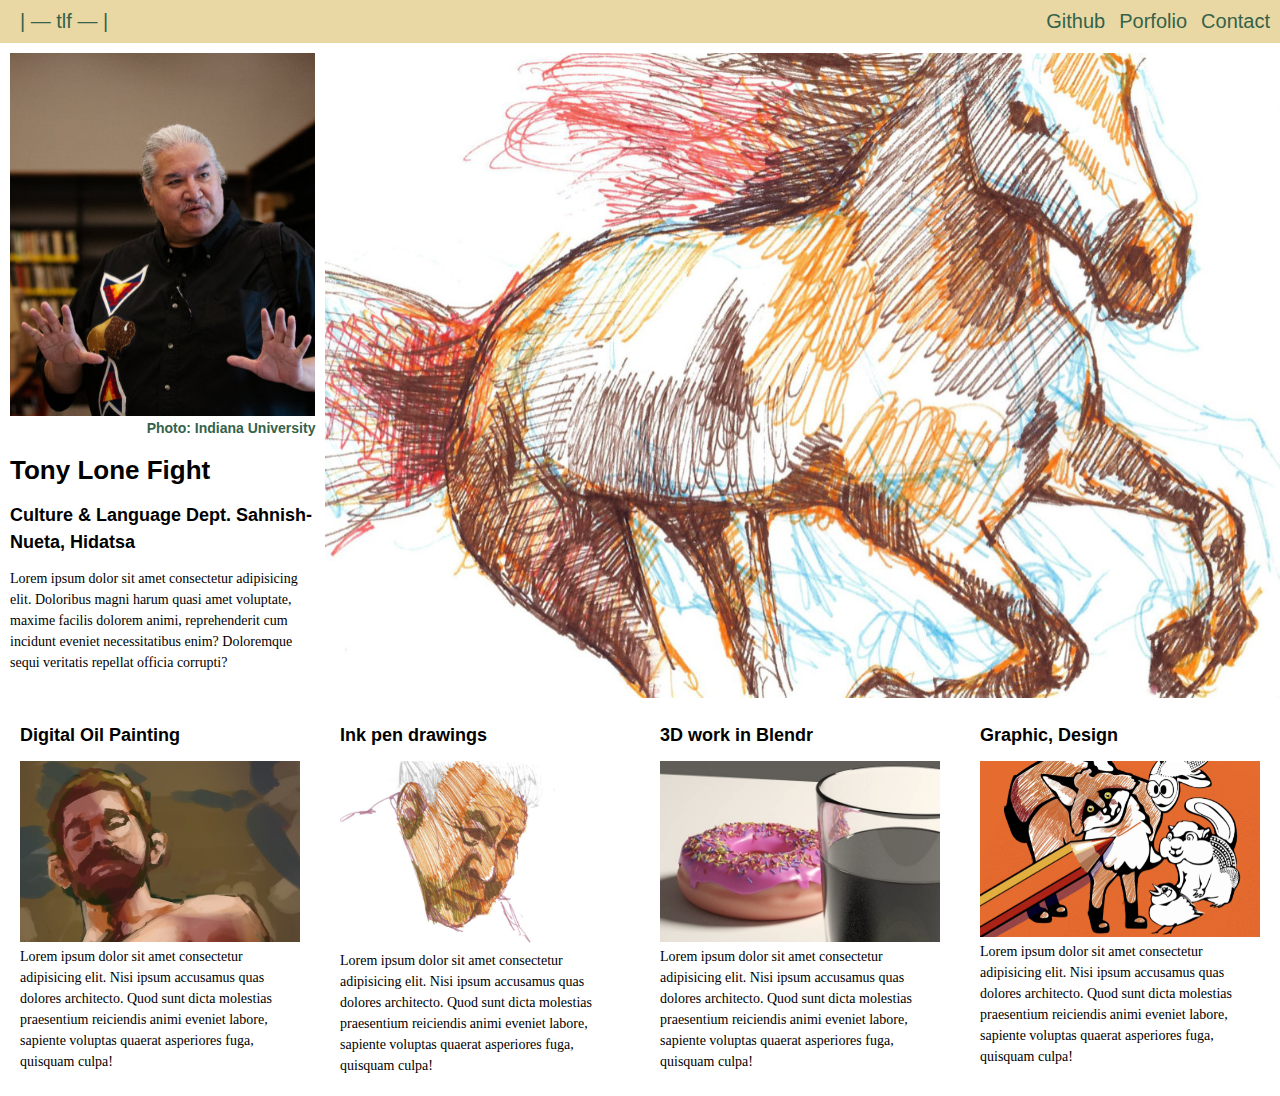
==== index.html @ 7f32daf8 "refining responsive design" ====
<!DOCTYPE html>
<html lang="en">
    <head>
        <meta charset="UTF-8">
        <meta http-equiv="X-UA-Compatible" content="IE=edge">
        <meta name="viewport" content="width=device-width, initial-scale=1.0">
        <title>Porfolio: Tony Lone Fight</title>
        <link rel="stylesheet" href="assets/css/style.css">
    </head>
    
<body>
    <nav>
        <!-- This is top almond-colored bar of navigation  -->
        <span class="logo">| &#8212; tlf &#8212; |</span>
        <span class="links"><a href="*">Github</a> <a href="*">Porfolio</a> <a href="*">Contact</a></span>
    </nav>

        <!-- Container that holds the whole main content    -->
    <section class="overall"> 
        
        <!-- Container that holds the left mug and brief bio -->
        <section class="left-column-mug">
        <img class="mug" src="assets/images/tonylonefightsm.jpg" alt="Photo of Tony Lone Fight">
        <span class="caption">Photo: Indiana University</span>
        <h2>Tony Lone Fight</h2>
        <h3>Culture & Language Dept. Sahnish-Nueta, Hidatsa</h3>
        <p>
        Lorem ipsum dolor sit amet consectetur adipisicing elit. Doloribus magni harum quasi amet voluptate, maxime facilis dolorem animi, reprehenderit cum incidunt eveniet necessitatibus enim? Doloremque sequi veritatis repellat officia corrupti?
        </p>
        </section>

        <!-- Container that holds the big image slideshow -->
        <section class="right-column-main">
            <img class="horse" width="100%" src="assets/images/horse1b.jpg">
        </section>

    </section>

    <!-- Container of the row of smaller containers -->
    <div class="undersection">
        <!-- lowe Container that holds the left mug and brief bio -->
        <section class="lowerleft-column-mug">
            <h3>Tony Lone Fight</h3>
            <img class="mug" src="assets/images/tonylonefightsmer.jpg" alt="Photo of Tony Lone Fight">
            
            <p>
            Lorem ipsum dolor sit amet consectetur adipisicing elit. Doloribus magni harum quasi amet voluptate, maxime facilis dolorem animi, reprehenderit cum incidunt eveniet necessitatibus enim? Doloremque sequi veritatis repellat officia corrupti?
            </p>
            </section>
    

        <div class="firstSmallUnderDiv">
            <h3>Digital Oil Painting</h3>
            <img width="100%" src="assets/images/soldier1.jpg">
            <p>Lorem ipsum dolor sit amet consectetur adipisicing elit. Nisi ipsum accusamus quas dolores architecto. Quod sunt dicta molestias praesentium reiciendis animi eveniet labore, sapiente voluptas quaerat asperiores fuga, quisquam culpa!
            </p>
        </div>
        <div class="firstSmallUnderDiv">
            <h3>Ink pen drawings</h3>
            <img width="100%" src="assets/images/oldman.jpg">
            <p>Lorem ipsum dolor sit amet consectetur adipisicing elit. Nisi ipsum accusamus quas dolores architecto. Quod sunt dicta molestias praesentium reiciendis animi eveniet labore, sapiente voluptas quaerat asperiores fuga, quisquam culpa!
            </p>
        </div>
        
        <div class="firstSmallUnderDiv">
            <h3>3D work in Blendr</h3>
            <img width="100%" src="assets/images/3dimagedetail.jpg">
            <p>Lorem ipsum dolor sit amet consectetur adipisicing elit. Nisi ipsum accusamus quas dolores architecto. Quod sunt dicta molestias praesentium reiciendis animi eveniet labore, sapiente voluptas quaerat asperiores fuga, quisquam culpa!
            </p>
        </div>
        <div class="firstSmallUnderDivlast">
            <h3>Graphic, Design</h3>
            <img width="100%" src="assets/images/coloringbooksmall2.gif">
            <p>Lorem ipsum dolor sit amet consectetur adipisicing elit. Nisi ipsum accusamus quas dolores architecto. Quod sunt dicta molestias praesentium reiciendis animi eveniet labore, sapiente voluptas quaerat asperiores fuga, quisquam culpa!
            </p>
        </div>     


    </div>



<script src="assets/script/script.js"></script>
</body>
</html>
---- assets/css/style.css ----
:root {
  --light_warm: rgb(233, 216, 164);
  --dark_warm: rgb(63, 29, 27);
  --ltsage: rgb(210, 235, 236);
  --sage: rgb(174, 210, 207);
  --mid_sage: rgb(142, 182, 171);
  --dark_sage: rgb(52, 98, 74);
}

* {
  padding: 0;
  margin: 0;
}


p {
font-size: 14px;
line-height: 150%;
}

h2 {
  font-size: 26px;
  line-height: 150%;
  font-family: Arial, "Helvetica Neue", Helvetica, sans-serif;
  font-weight: 900;
  margin: 6px 0 12px 0;
}

.caption {
  font-size: 14px;
  line-height: 150%;
  font-family: Arial, "Helvetica Neue", Helvetica, sans-serif;
  font-weight: 600;
  margin: 2px 0 6px 0;
  color: var(--dark_sage);
  align-self: flex-end;
}

h3 {
  font-size: 18px;
  line-height: 150%;
  font-family: Arial, "Helvetica Neue", Helvetica, sans-serif;
  font-weight: 600;
  margin-bottom: 12px;
}
/*
header {
  padding: 10px;
  text-align: center;
  background: var(--light_warm);
  color: #fff;
} */

nav {
  display: flex;
  background-color: var(--light_warm);
  justify-content: space-between;
  align-items: center;
  margin-bottom: 10px;
  overflow: visible;
  padding: 10px;
  max-width: 1600px;
}


#logocorn {
  height: 100px;
}


.overall {
  display: flex;
  max-width: 1600px;
  justify-content: center;

}

a {
  color: var(--dark_sage);
  text-decoration: none;
  font-family: 'Franklin Gothic Medium', 'Arial Narrow', Arial, sans-serif;
  padding-left: 10px;
  font-size: 20px;
} 

.logo {
  font-family: 'Franklin Gothic Medium', 'Arial Narrow', Arial, sans-serif;
  color: var(--dark_sage);
  padding-left: 10px;
  font-size: 20px;
}

.left-column-mug {
    display: flex;
    flex: 30%;
    flex-direction: column;
    padding-left: 10px;
    margin-right: 10px;
  
}
.maincontent {
  display: flex;
  flex: 70%;
  
}
.mug {
    width: 100%;
} 

.horse {
  /* width:600px; */
}

.undersection {
  display: flex;
  max-width: 1600px;
}
.openingart {
  padding:20px 0 20px 0;
}

.firstSmallUnderDiv {
  padding:20px;
}

.firstSmallUnderDivlast {
  padding:20px;
}
.lowerleft-column-mug {
  padding: 20px;
  background-color: var(--ltsage);
  display: none;   
}

@media only screen and (max-width: 1000px) {
  body {
    background-color: var(--ltsage);
  }
h2 {
  font-size: 18px;
}
h3 {
  font-size: 14px;
}
.lowerleft-column-mug {
  padding: 20px;
  background-color: var(--ltsage);
  display: none;   
}

@media only screen and (max-width: 890px) {
  body {
    background-color: var(--sage);
  }
h2 {
  font-size: 18px;
}
h3 {
  font-size: 14px;
}
.left-column-mug {
  display: flex;
  flex: 40%;
  flex-direction: column;
  padding-left: 10px;
  margin-right: 10px; 
  display: none;  
}

.lowerleft-column-mug {
  padding: 20px;
  background-color: var(--ltsage); 
  display: block;  
}

.firstSmallUnderDivlast {
  padding:20px;
  display: none;
}


.maincontent {
display: flex;
flex: 45%;

}

@media only screen and (max-width: 600px) {
  body {
    background-color: var(--mid_sage);
  }
  h2 {
    font-size: 30px;
  }
  h3 {
    font-size: 22px;
  }
.overall {
  flex-wrap: wrap;
}
.undersection {
  display: inline;
}
.firstSmallUnderDivlast {
  padding:20px;
  display: block;
}
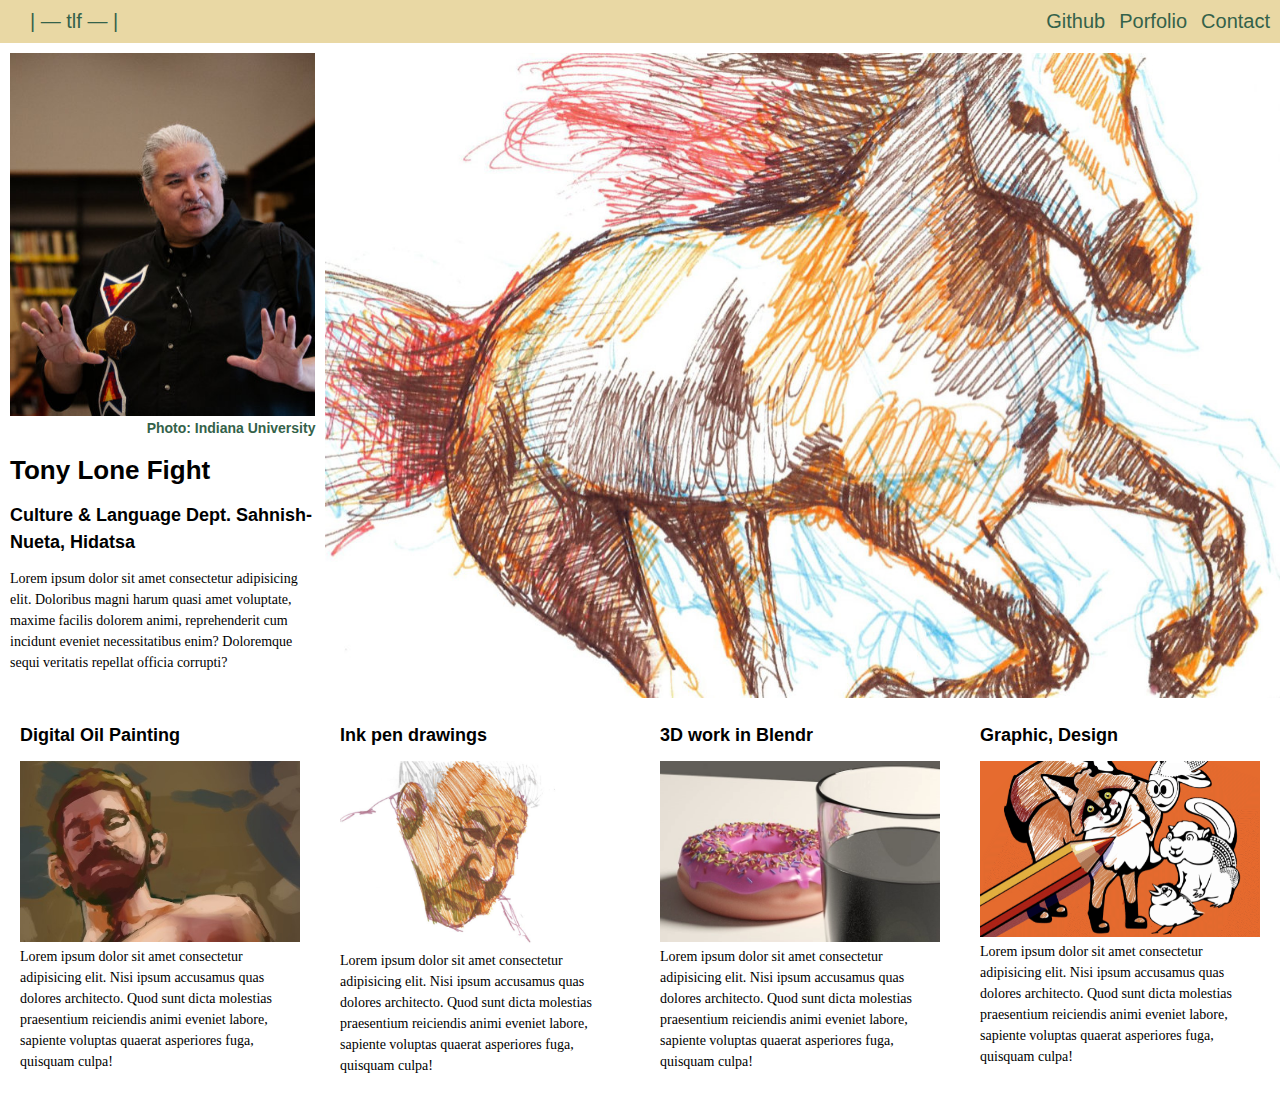
==== commit 21420f23: "adding links" ====
--- a/index.html
+++ b/index.html
@@ -11,8 +11,9 @@
 <body>
     <nav>
         <!-- This is top almond-colored bar of navigation  -->
-        <span class="logo">| &#8212; tlf &#8212; |</span>
-        <span class="links"><a href="*">Github</a> <a href="*">Porfolio</a> <a href="*">Contact</a></span>
+        <a href="https://tonycld.github.io/portfolio/">
+        <span class="logo">| &#8212; tlf &#8212; |</span></a>
+        <span class="links"><a href="https://github.com/TonyCLD">Github</a> <a href="https://tonycld.github.io/portfolio/">Porfolio</a> <a href="mailto:tonylonefight@gmail.com">Contact</a></span>
     </nav>
 
         <!-- Container that holds the whole main content    -->
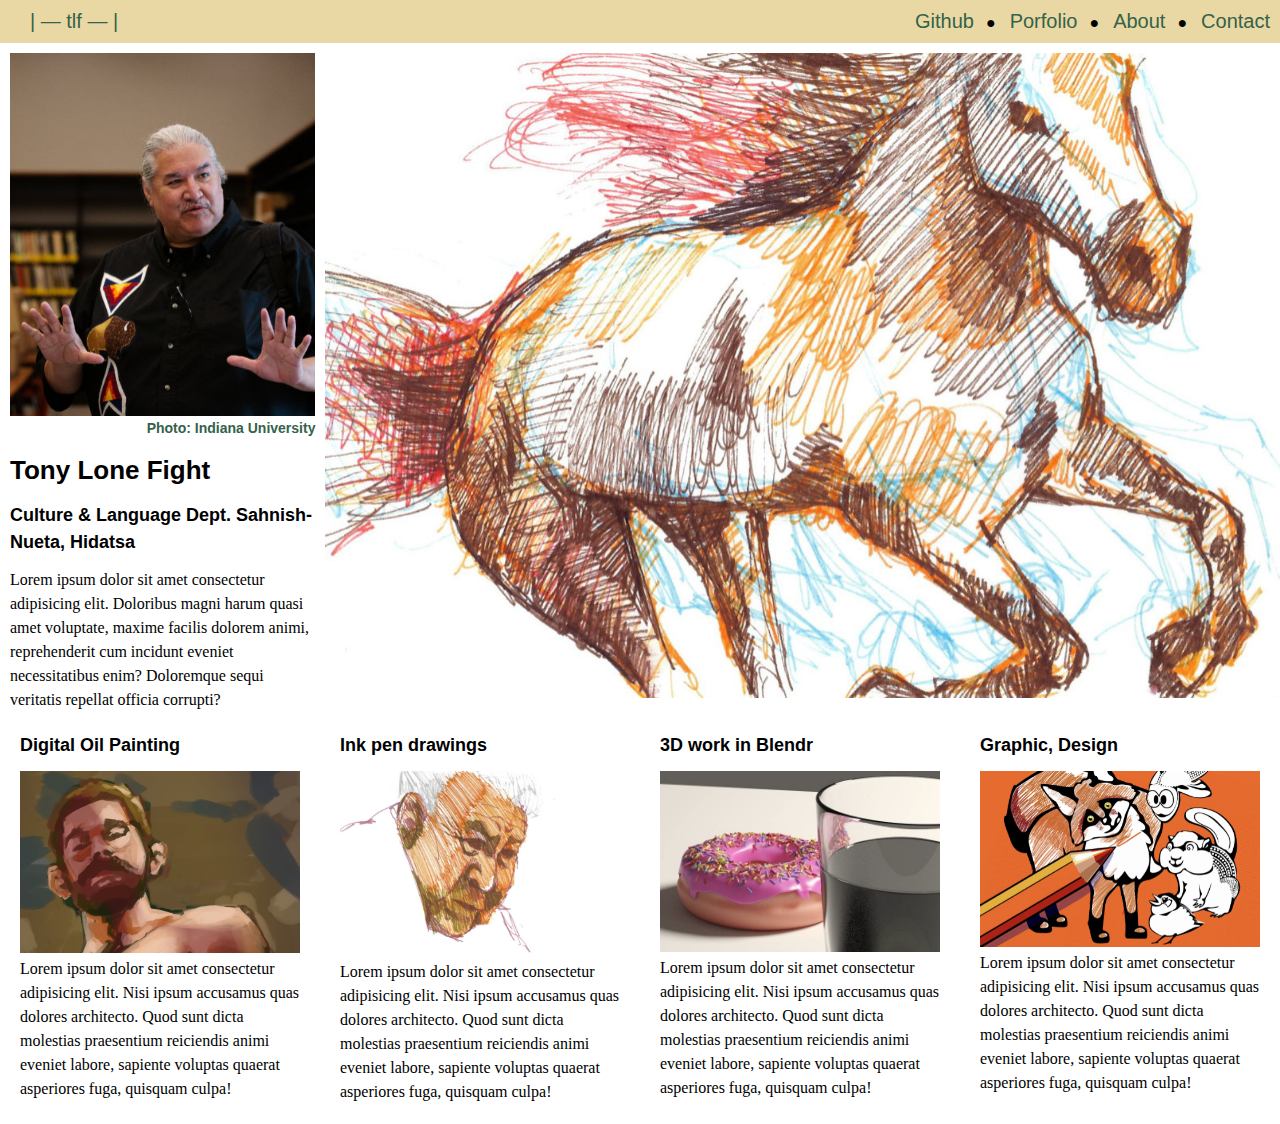
==== commit 556a78cf: "adding about page, nav dots" ====
--- a/index.html
+++ b/index.html
@@ -13,7 +13,7 @@
         <!-- This is top almond-colored bar of navigation  -->
         <a href="https://tonycld.github.io/portfolio/">
         <span class="logo">| &#8212; tlf &#8212; |</span></a>
-        <span class="links"><a href="https://github.com/TonyCLD">Github</a> <a href="https://tonycld.github.io/portfolio/">Porfolio</a> <a href="mailto:tonylonefight@gmail.com">Contact</a></span>
+        <span class="links"><a href="https://github.com/TonyCLD">Github</a> &nbsp; &#9679; <a href="https://tonycld.github.io/portfolio/">Porfolio</a> &nbsp; &#9679; <a href="about.html">About</a> &nbsp; &#9679; <a href="mailto:tonylonefight@gmail.com">Contact</a></span>
     </nav>
 
         <!-- Container that holds the whole main content    -->
--- a/assets/css/style.css
+++ b/assets/css/style.css
@@ -14,9 +14,22 @@
 
 
 p {
-font-size: 14px;
+font-size: 16px;
 line-height: 150%;
-}
+
+}
+
+p2 {
+  display: block;
+  margin-top: 20px;
+  margin-bottom: 0;
+  margin-left: 0;
+  margin-right: 100px;
+  font-size: 18px;
+  line-height: 175%;
+
+  }
+  
 
 h2 {
   font-size: 26px;
@@ -98,11 +111,31 @@
     margin-right: 10px;
   
 }
+
 .maincontent {
   display: flex;
   flex: 70%;
   
 }
+
+.left-column-mug-page {
+  display: flex;
+  flex: 30%;
+  flex-direction: column;
+  padding-left: 10px;
+  margin-top: 20px;
+  margin-right: 20px;
+  margin-left: 100px;
+}
+
+.right-column-main-page {
+  display: flex;
+  flex: 70%;
+  margin-right: 100px;
+  flex-direction: column;
+
+}
+
 .mug {
     width: 100%;
 } 
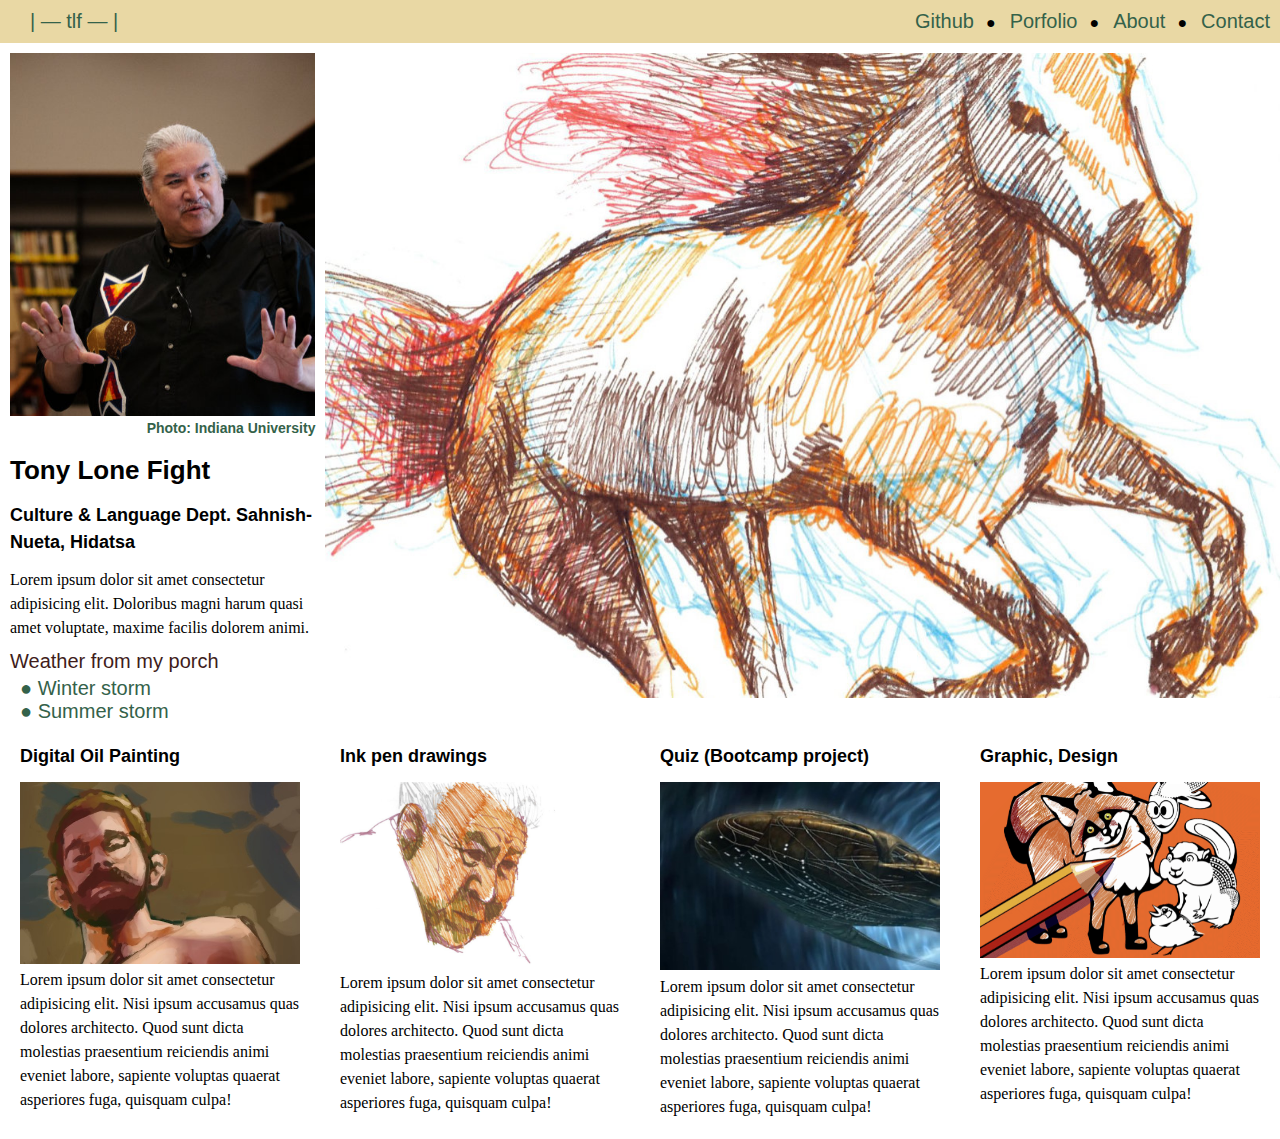
==== commit 4b424488: "adding links to quiz" ====
--- a/index.html
+++ b/index.html
@@ -26,9 +26,12 @@
         <h2>Tony Lone Fight</h2>
         <h3>Culture & Language Dept. Sahnish-Nueta, Hidatsa</h3>
         <p>
-        Lorem ipsum dolor sit amet consectetur adipisicing elit. Doloribus magni harum quasi amet voluptate, maxime facilis dolorem animi, reprehenderit cum incidunt eveniet necessitatibus enim? Doloremque sequi veritatis repellat officia corrupti?
-        </p>
-        </section>
+            Lorem ipsum dolor sit amet consectetur adipisicing elit. Doloribus magni harum quasi amet voluptate, maxime facilis dolorem animi.
+            </p>
+            <span class="smallsubhead">Weather from my porch</span>
+            <a href="https://youtu.be/hf5fBexsNMM">&#9679; Winter storm</a>
+            <a href="https://youtu.be/MoctOJrIqZw">&#9679; Summer storm</a>
+            </section>
 
         <!-- Container that holds the big image slideshow -->
         <section class="right-column-main">
@@ -43,11 +46,13 @@
         <section class="lowerleft-column-mug">
             <h3>Tony Lone Fight</h3>
             <img class="mug" src="assets/images/tonylonefightsmer.jpg" alt="Photo of Tony Lone Fight">
-            
             <p>
-            Lorem ipsum dolor sit amet consectetur adipisicing elit. Doloribus magni harum quasi amet voluptate, maxime facilis dolorem animi, reprehenderit cum incidunt eveniet necessitatibus enim? Doloremque sequi veritatis repellat officia corrupti?
+                Lorem ipsum dolor sit amet consectetur adipisicing elit. Nisi ipsum accusamus quas dolores architecto. Quod sunt dicta molestias praesentium reiciendis animi eveniet labore, sapiente voluptas quaerat asperiores fuga, quisquam culpa!
             </p>
-            </section>
+            <span class="smallsubhead">Weather videos:</span><br>
+            <a href="https://youtu.be/hf5fBexsNMM">&#9679; Winter</a><br>
+            <a href="https://youtu.be/MoctOJrIqZw">&#9679; Summer</a>
+        </section>
     
 
         <div class="firstSmallUnderDiv">
@@ -64,8 +69,8 @@
         </div>
         
         <div class="firstSmallUnderDiv">
-            <h3>3D work in Blendr</h3>
-            <img width="100%" src="assets/images/3dimagedetail.jpg">
+            <h3>Quiz (Bootcamp project)</h3>
+            <a href="https://tonycld.github.io/codequiz/" id="quiz"><img width="100%" src="assets/images/quizintro.jpg"></a>
             <p>Lorem ipsum dolor sit amet consectetur adipisicing elit. Nisi ipsum accusamus quas dolores architecto. Quod sunt dicta molestias praesentium reiciendis animi eveniet labore, sapiente voluptas quaerat asperiores fuga, quisquam culpa!
             </p>
         </div>
--- a/assets/css/style.css
+++ b/assets/css/style.css
@@ -96,6 +96,19 @@
   font-size: 20px;
 } 
 
+#quiz {
+  margin-left: -10px;
+}
+
+.smallsubhead {
+  color: var(--dark_warm);
+  text-decoration: none;
+  font-family: 'Franklin Gothic Medium', 'Arial Narrow', Arial, sans-serif;
+  margin-top:10px;
+  margin-bottom:4px;
+  font-size: 20px;
+}
+
 .logo {
   font-family: 'Franklin Gothic Medium', 'Arial Narrow', Arial, sans-serif;
   color: var(--dark_sage);
@@ -140,9 +153,8 @@
     width: 100%;
 } 
 
-.horse {
-  /* width:600px; */
-}
+/* .horse {
+  /* width:600px;} */
 
 .undersection {
   display: flex;
@@ -237,4 +249,4 @@
 .firstSmallUnderDivlast {
   padding:20px;
   display: block;
-}
+}}}}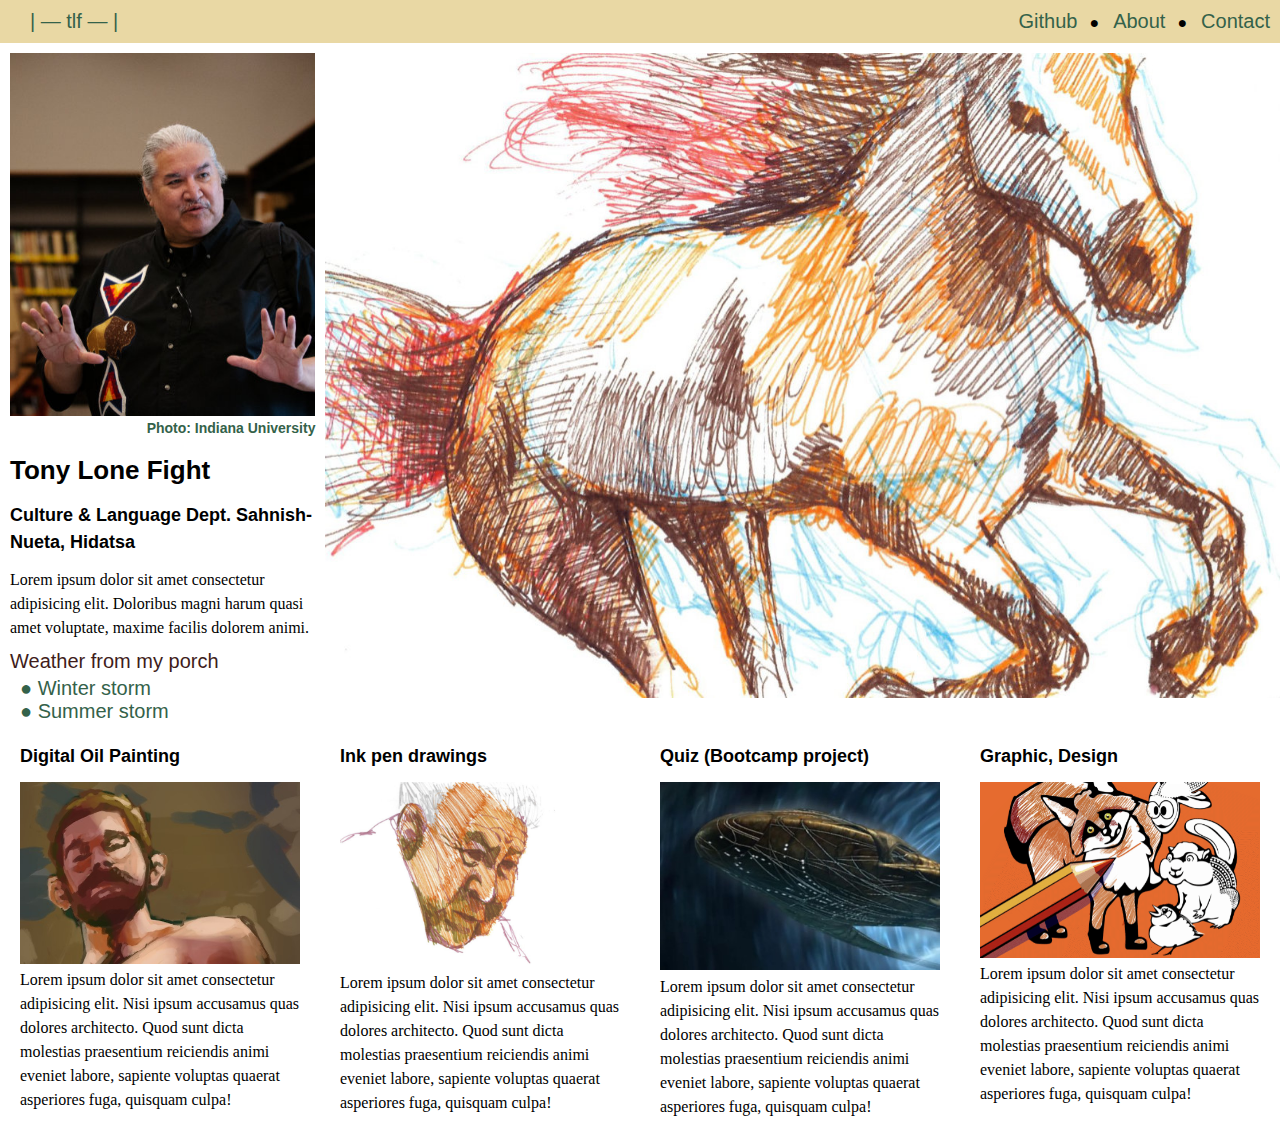
==== commit 8d661934: "changing nav, fix responsive issues" ====
--- a/index.html
+++ b/index.html
@@ -13,7 +13,7 @@
         <!-- This is top almond-colored bar of navigation  -->
         <a href="https://tonycld.github.io/portfolio/">
         <span class="logo">| &#8212; tlf &#8212; |</span></a>
-        <span class="links"><a href="https://github.com/TonyCLD">Github</a> &nbsp; &#9679; <a href="https://tonycld.github.io/portfolio/">Porfolio</a> &nbsp; &#9679; <a href="about.html">About</a> &nbsp; &#9679; <a href="mailto:tonylonefight@gmail.com">Contact</a></span>
+        <span class="links"><a href="https://github.com/TonyCLD">Github</a> &nbsp; &#9679; <a href="about.html">About</a> &nbsp; &#9679; <a href="mailto:tonylonefight@gmail.com">Contact</a></span>
     </nav>
 
         <!-- Container that holds the whole main content    -->
--- a/assets/css/style.css
+++ b/assets/css/style.css
@@ -240,6 +240,28 @@
   h3 {
     font-size: 22px;
   }
+
+
+  .left-column-mug-page {
+    display: flex;
+    flex: 1;
+    flex-direction: column;
+    padding-left: 10px;
+    margin-top: 20px;
+    margin-right: 10px;
+    margin-left: 0px;
+  }
+  
+  .right-column-main-page {
+    display: flex;
+    flex: 100%;
+    padding-left: 10px;
+    margin-right: 0px;
+    flex-direction: column;
+  
+  }
+  
+
 .overall {
   flex-wrap: wrap;
 }
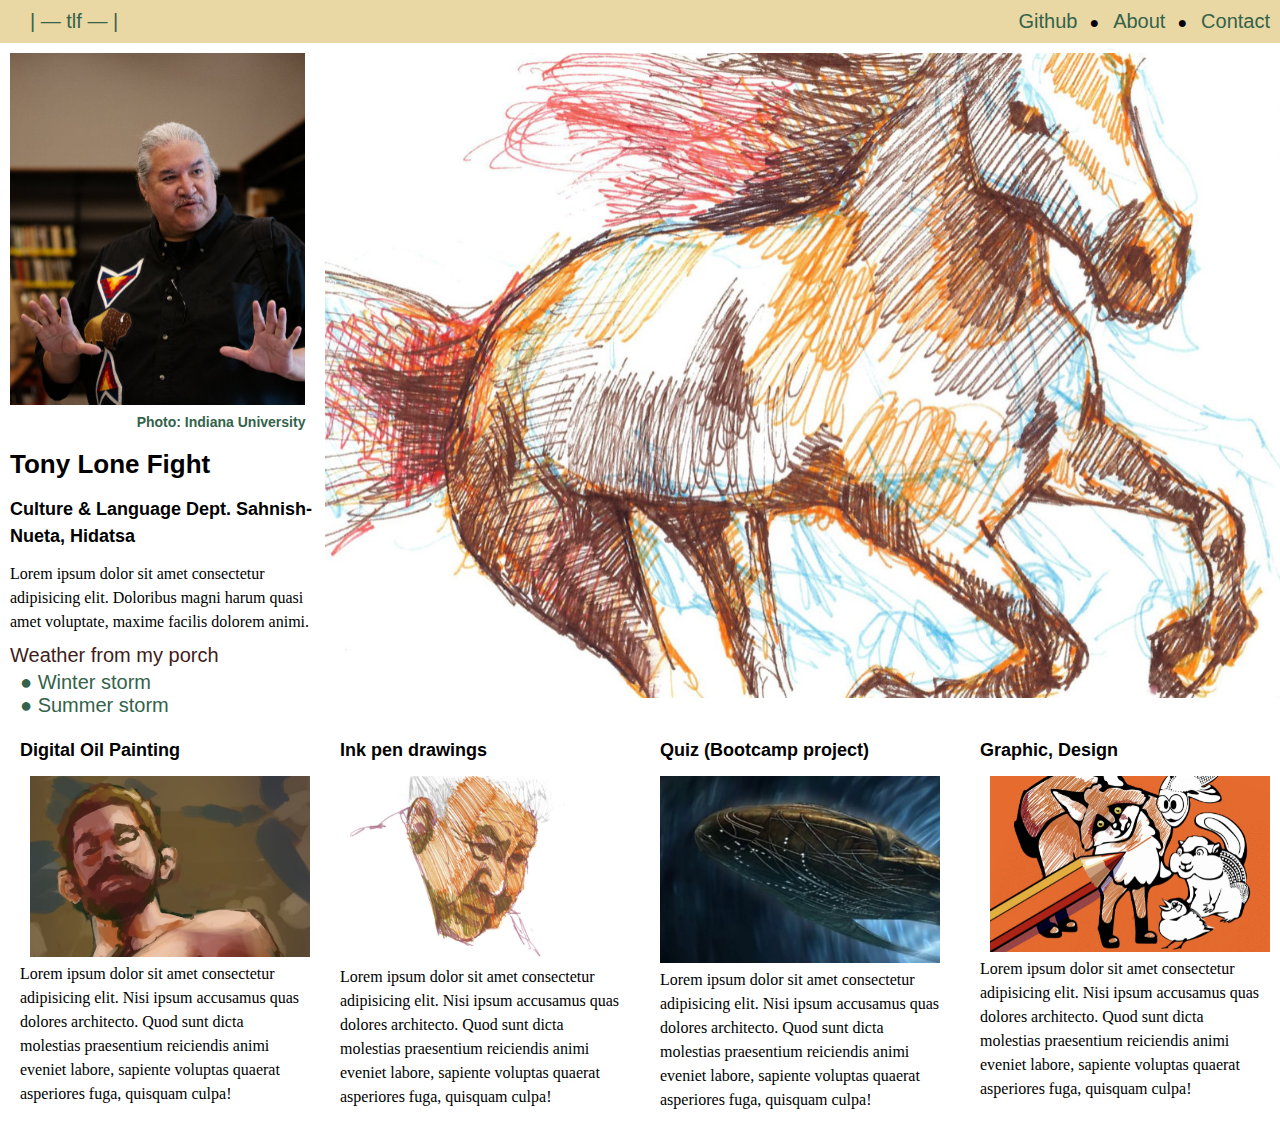
==== commit 0029c308: "adding pages and links" ====
--- a/index.html
+++ b/index.html
@@ -21,7 +21,7 @@
         
         <!-- Container that holds the left mug and brief bio -->
         <section class="left-column-mug">
-        <img class="mug" src="assets/images/tonylonefightsm.jpg" alt="Photo of Tony Lone Fight">
+        <a href="about.html"><img class="mug" id="leftmug" src="assets/images/tonylonefightsm.jpg" alt="Photo of Tony Lone Fight"></a>
         <span class="caption">Photo: Indiana University</span>
         <h2>Tony Lone Fight</h2>
         <h3>Culture & Language Dept. Sahnish-Nueta, Hidatsa</h3>
@@ -57,13 +57,13 @@
 
         <div class="firstSmallUnderDiv">
             <h3>Digital Oil Painting</h3>
-            <img width="100%" src="assets/images/soldier1.jpg">
+            <a href="oilpaint.html"><img width="100%" src="assets/images/soldier1.jpg"></a>
             <p>Lorem ipsum dolor sit amet consectetur adipisicing elit. Nisi ipsum accusamus quas dolores architecto. Quod sunt dicta molestias praesentium reiciendis animi eveniet labore, sapiente voluptas quaerat asperiores fuga, quisquam culpa!
             </p>
         </div>
         <div class="firstSmallUnderDiv">
             <h3>Ink pen drawings</h3>
-            <img width="100%" src="assets/images/oldman.jpg">
+            <a href="inkdrawing.html"><img width="100%" src="assets/images/oldman.jpg"></a>
             <p>Lorem ipsum dolor sit amet consectetur adipisicing elit. Nisi ipsum accusamus quas dolores architecto. Quod sunt dicta molestias praesentium reiciendis animi eveniet labore, sapiente voluptas quaerat asperiores fuga, quisquam culpa!
             </p>
         </div>
@@ -76,7 +76,7 @@
         </div>
         <div class="firstSmallUnderDivlast">
             <h3>Graphic, Design</h3>
-            <img width="100%" src="assets/images/coloringbooksmall2.gif">
+            <a href="graphic.html"><img width="100%" src="assets/images/coloringbooksmall2.gif"></a>
             <p>Lorem ipsum dolor sit amet consectetur adipisicing elit. Nisi ipsum accusamus quas dolores architecto. Quod sunt dicta molestias praesentium reiciendis animi eveniet labore, sapiente voluptas quaerat asperiores fuga, quisquam culpa!
             </p>
         </div>     
--- a/assets/css/style.css
+++ b/assets/css/style.css
@@ -44,7 +44,7 @@
   line-height: 150%;
   font-family: Arial, "Helvetica Neue", Helvetica, sans-serif;
   font-weight: 600;
-  margin: 2px 0 6px 0;
+  margin: 2px 10px 6px 0;
   color: var(--dark_sage);
   align-self: flex-end;
 }
@@ -99,6 +99,15 @@
 #quiz {
   margin-left: -10px;
 }
+#leftmug {
+  margin-left: -10px;
+}
+
+.mainimagepage {
+  width: 100%;
+  padding: 20px;
+  max-width: 740px;
+}
 
 .smallsubhead {
   color: var(--dark_warm);
@@ -122,7 +131,6 @@
     flex-direction: column;
     padding-left: 10px;
     margin-right: 10px;
-  
 }
 
 .maincontent {
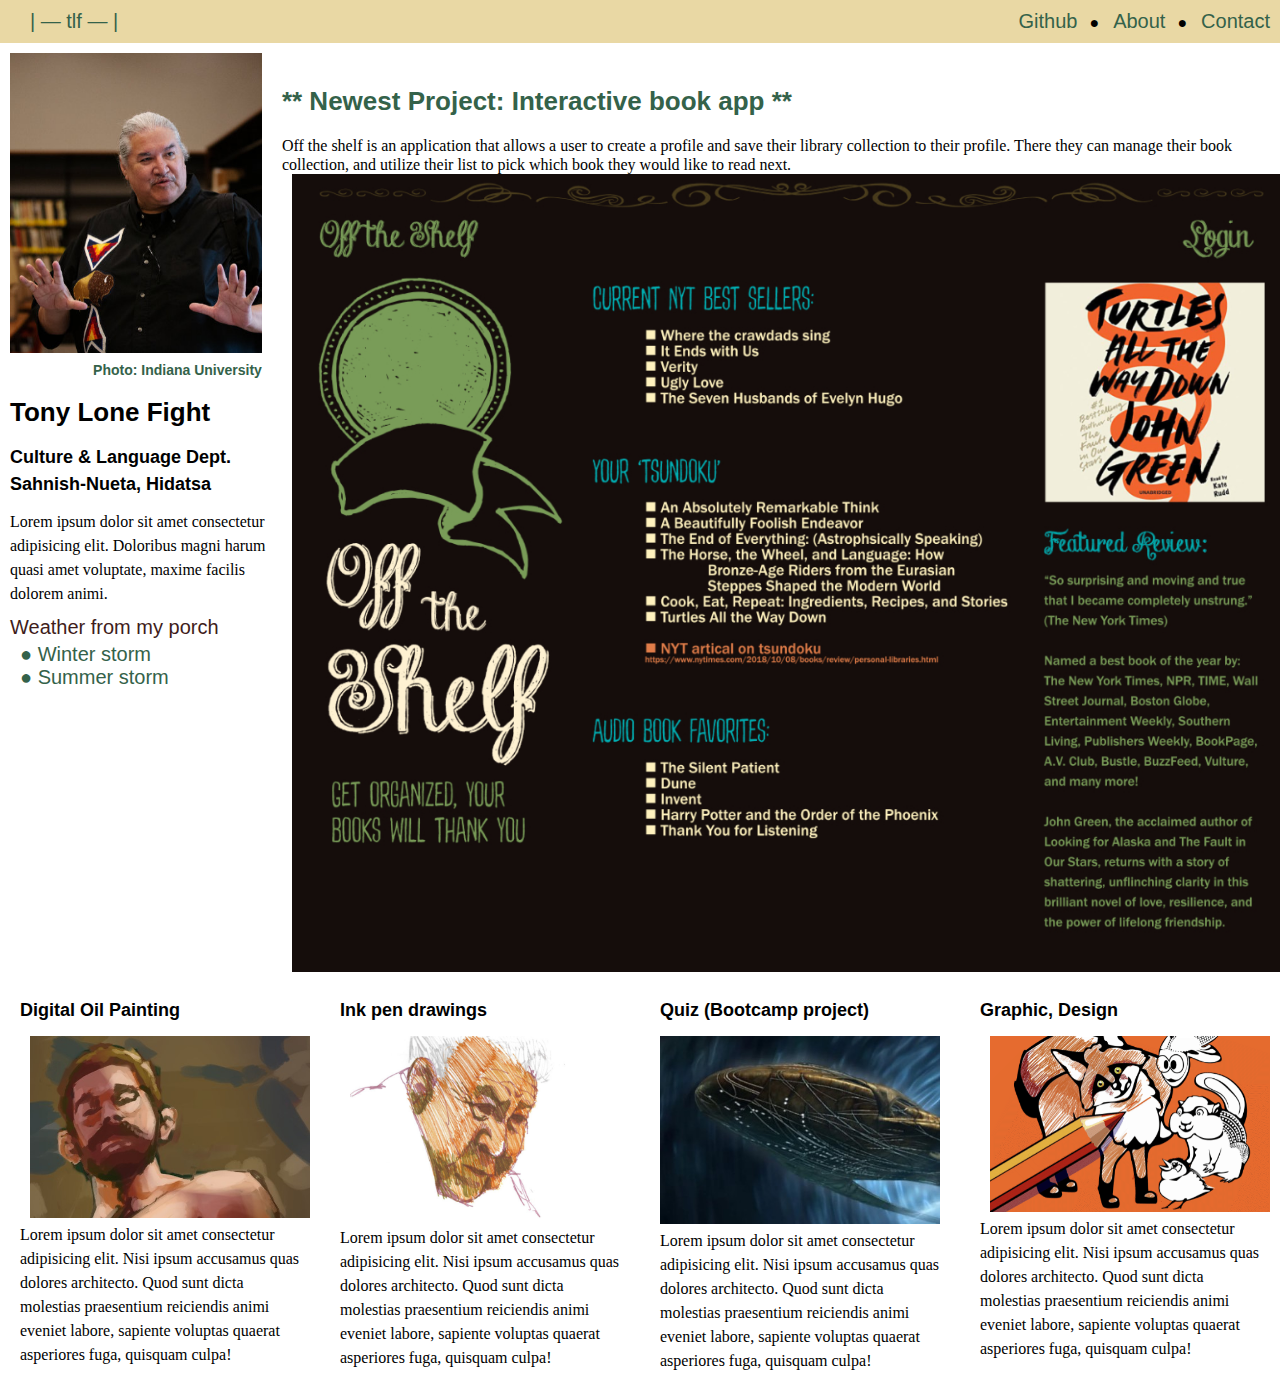
==== commit a30e4110: "adding project 2 to portfolio page" ====
--- a/index.html
+++ b/index.html
@@ -35,7 +35,8 @@
 
         <!-- Container that holds the big image slideshow -->
         <section class="right-column-main">
-            <img class="horse" width="100%" src="assets/images/horse1b.jpg">
+            <a href="https://off-the-shelf-project-2.herokuapp.com/"><h2>** Newest Project: Interactive book app **</h2></a>Off the shelf is an application that allows a user to create a profile and save their library collection to their profile. There they can manage their book collection, and utilize their list to pick which book they would like to read next.<br>
+            <a href="https://off-the-shelf-project-2.herokuapp.com/"><img class="horse" width="100%" src="assets/images/headers.jpg"></a><br>
         </section>
 
     </section>
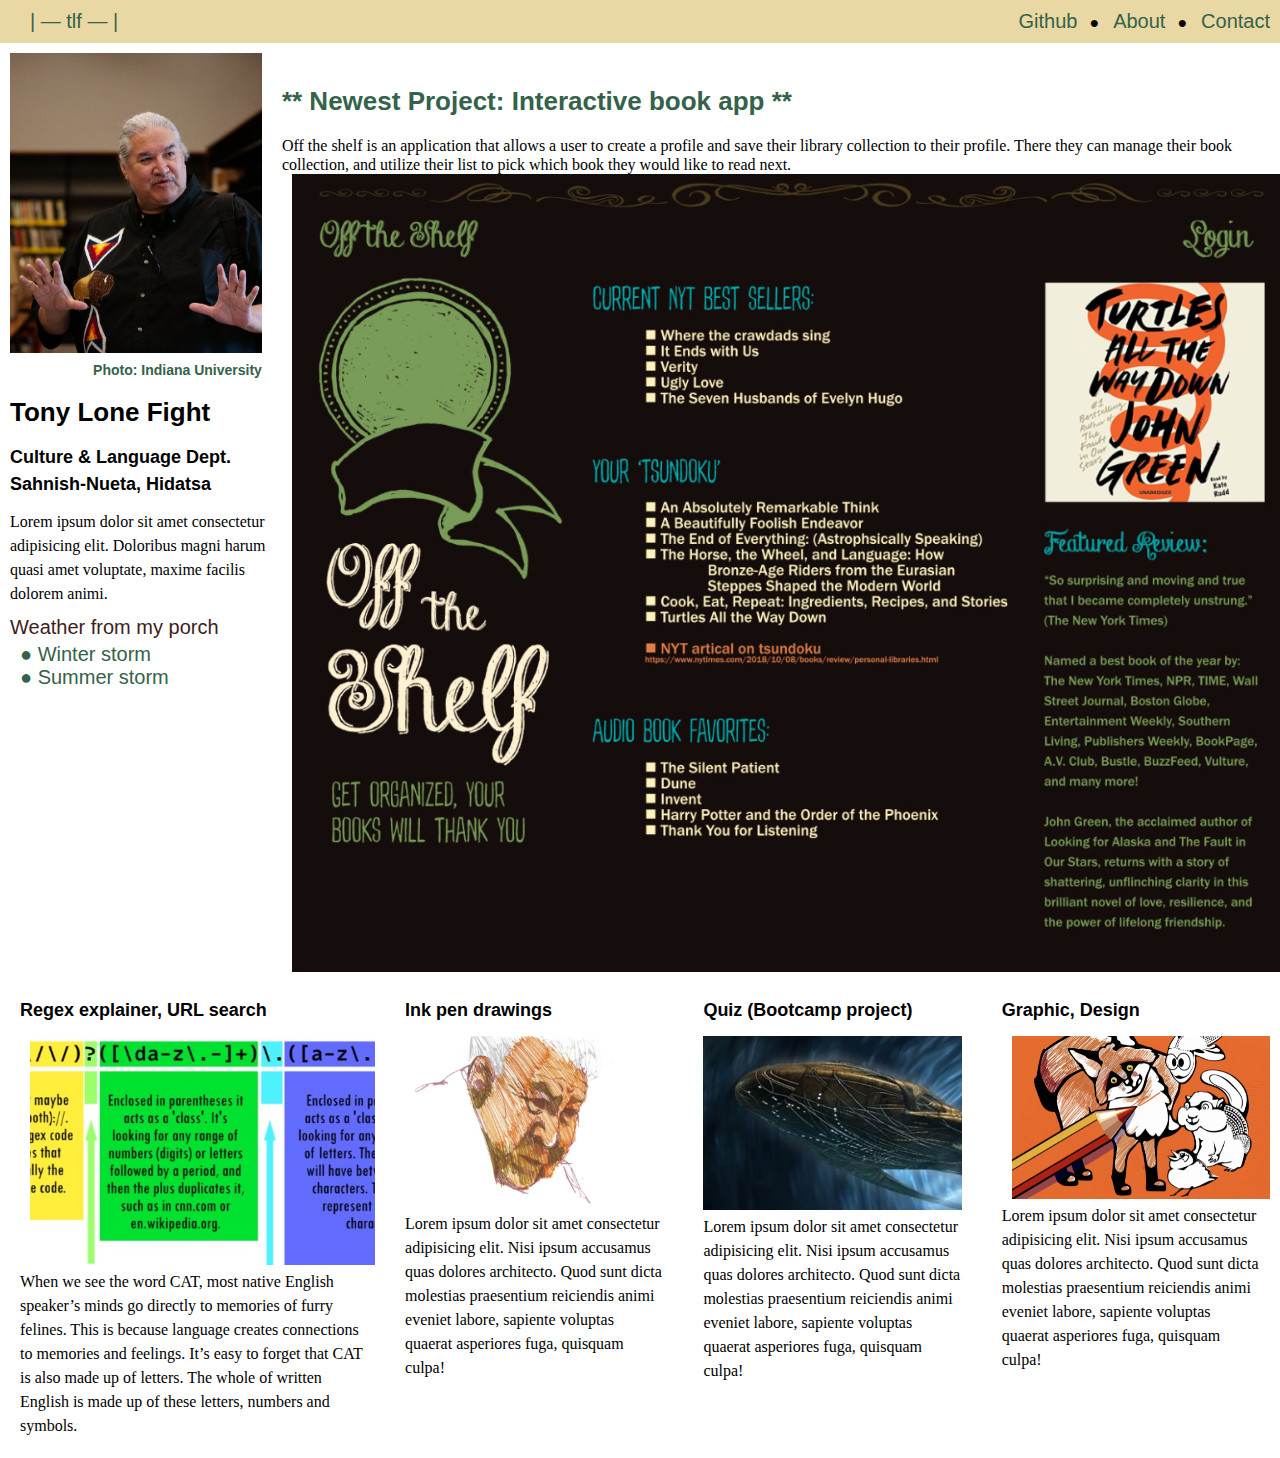
==== commit 8518d69b: "adding explination project" ====
--- a/index.html
+++ b/index.html
@@ -57,9 +57,9 @@
     
 
         <div class="firstSmallUnderDiv">
-            <h3>Digital Oil Painting</h3>
-            <a href="oilpaint.html"><img width="100%" src="assets/images/soldier1.jpg"></a>
-            <p>Lorem ipsum dolor sit amet consectetur adipisicing elit. Nisi ipsum accusamus quas dolores architecto. Quod sunt dicta molestias praesentium reiciendis animi eveniet labore, sapiente voluptas quaerat asperiores fuga, quisquam culpa!
+            <h3>Regex explainer, URL search</h3>
+            <a href="https://gist.github.com/TonyCLD/14511d80433a4eb36ce6a6ff11188e93"><img width="100%" src="assets/images/graphiclookaturlfinderthumb.jpg"></a>
+            <p>When we see the word CAT, most native English speaker’s minds go directly to memories of furry felines. This is because language creates connections to memories and feelings. It’s easy to forget that CAT is also made up of letters. The whole of written English is made up of these letters, numbers and symbols.
             </p>
         </div>
         <div class="firstSmallUnderDiv">
